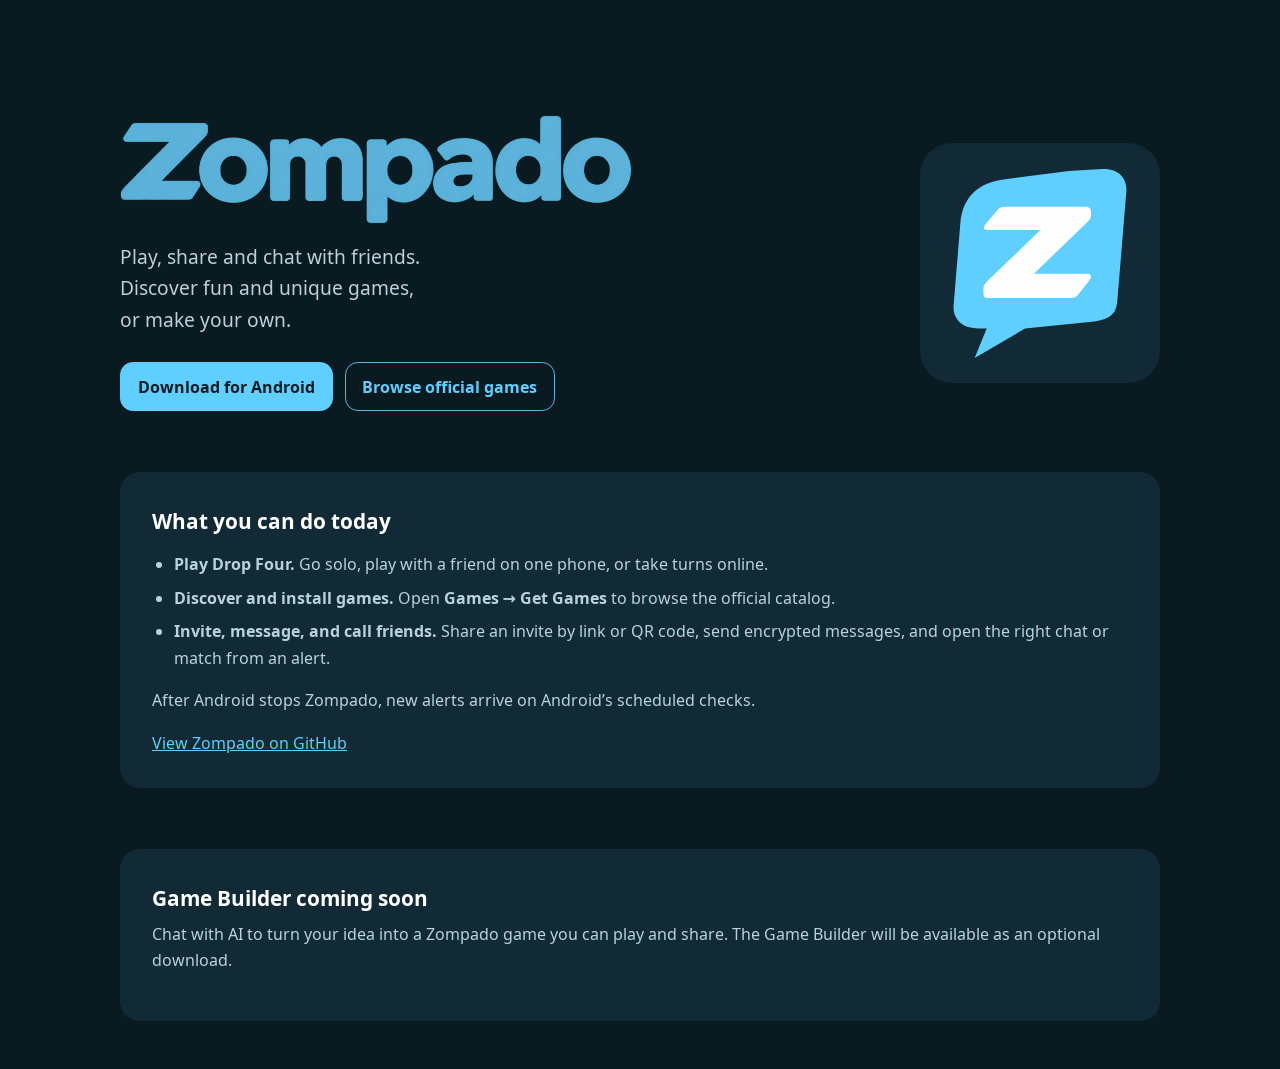
==== docs/index.html @ 749d3da7 "Update the download page and recovery guide for Zompado 0.5.9" ====
<!doctype html>
<html lang="en">
<head>
  <meta charset="utf-8">
  <meta name="viewport" content="width=device-width, initial-scale=1">
  <meta name="theme-color" content="#091a20">
  <title>Zompado for Android</title>
  <link rel="icon" href="brand/icon.svg" type="image/svg+xml">
  <style>
    @font-face{font-family:"Noto Sans";src:url(brand/NotoSans-Regular.woff) format("woff");font-weight:400;font-display:swap}
    @font-face{font-family:"Noto Sans";src:url(brand/NotoSans-Bold.woff) format("woff");font-weight:700;font-display:swap}
    :root{color-scheme:dark;--ink:#091a20;--panel:#122a35;--white:#fefefe;--blue:#5ecffe;--mark:#5cb3db;--muted:#b9d2db}
    *{box-sizing:border-box}
    body{margin:0;background:var(--ink);color:var(--white);font:1rem/1.65 "Noto Sans",system-ui,sans-serif}
    main{width:min(100% - 2.5rem,65rem);margin:auto;padding:clamp(3rem,9vw,7.2rem) 0 3rem}
    .intro{display:grid;grid-template-columns:minmax(0,1fr) minmax(9rem,15rem);align-items:center;gap:clamp(1.5rem,5vw,4rem)}
    h1{margin:0 0 1.05rem}
    .wordmark{display:block;width:min(100%,32rem);height:auto}
    .mark{display:block;width:100%;max-width:15rem;aspect-ratio:1;background:var(--panel);border-radius:2rem;padding:1.4rem;justify-self:end}
    p{margin:0 0 1rem;color:var(--muted)}
    .intro p{max-width:33rem;font-size:clamp(1.05rem,2.5vw,1.2rem)}
    a{color:var(--blue)}
    nav{display:flex;flex-wrap:wrap;gap:.75rem;margin-top:1.65rem}
    nav a{display:inline-block;padding:.65rem 1.05rem;border:1px solid var(--mark);border-radius:.8rem;text-decoration:none;font-weight:700}
    nav a:first-child{background:var(--blue);color:var(--ink);border-color:var(--blue)}
    section{padding:clamp(1.25rem,4vw,2rem);margin-top:clamp(2rem,5vw,3.8rem);border-radius:1.25rem;background:var(--panel)}
    h2{margin:0 0 .35rem;font-size:1.3rem}
    ul{margin:.8rem 0 1rem;padding-inline-start:1.35rem;color:var(--muted)}
    li+li{margin-top:.45rem}
    a:focus-visible{outline:3px solid var(--white);outline-offset:4px}
    @media(max-width:39rem){
      .intro{grid-template-columns:minmax(0,1fr)}
      .mark{display:none}
    }
  </style>
</head>
<body>
  <main>
    <div class="intro">
      <div>
        <h1><img class="wordmark" src="brand/wordmark.png" alt="Zompado"></h1>
        <p>Play, share and chat with friends.<br>
          Discover fun and unique games,<br>
          or make your own.</p>
        <nav aria-label="Downloads">
          <a href="https://github.com/JustTrySomthing/zompado/releases/latest">Download for Android</a>
          <a href="https://github.com/JustTrySomthing/zompado-games">Browse official games</a>
        </nav>
      </div>
      <img class="mark" src="brand/bubble.svg" alt="">
    </div>
    <section>
      <h2>What you can do today</h2>
      <ul>
        <li><strong>Play Drop Four.</strong> Go solo, play with a friend on one phone, or take turns online.</li>
        <li><strong>Discover and install games.</strong> Open <strong>Games → Get Games</strong> to browse the official catalog.</li>
        <li><strong>Invite, message, and call friends.</strong> Share an invite by link or QR code, send encrypted messages, and open the right chat or match from an alert.</li>
      </ul>
      <p>After Android stops Zompado, new alerts arrive on Android’s scheduled checks.</p>
      <a href="https://github.com/JustTrySomthing/zompado">View Zompado on GitHub</a>
    </section>
    <section>
      <h2>Game Builder coming soon</h2>
      <p>Chat with AI to turn your idea into a Zompado game you can play and share. The Game Builder will be available as an optional download.</p>
    </section>
  </main>
</body>
</html>
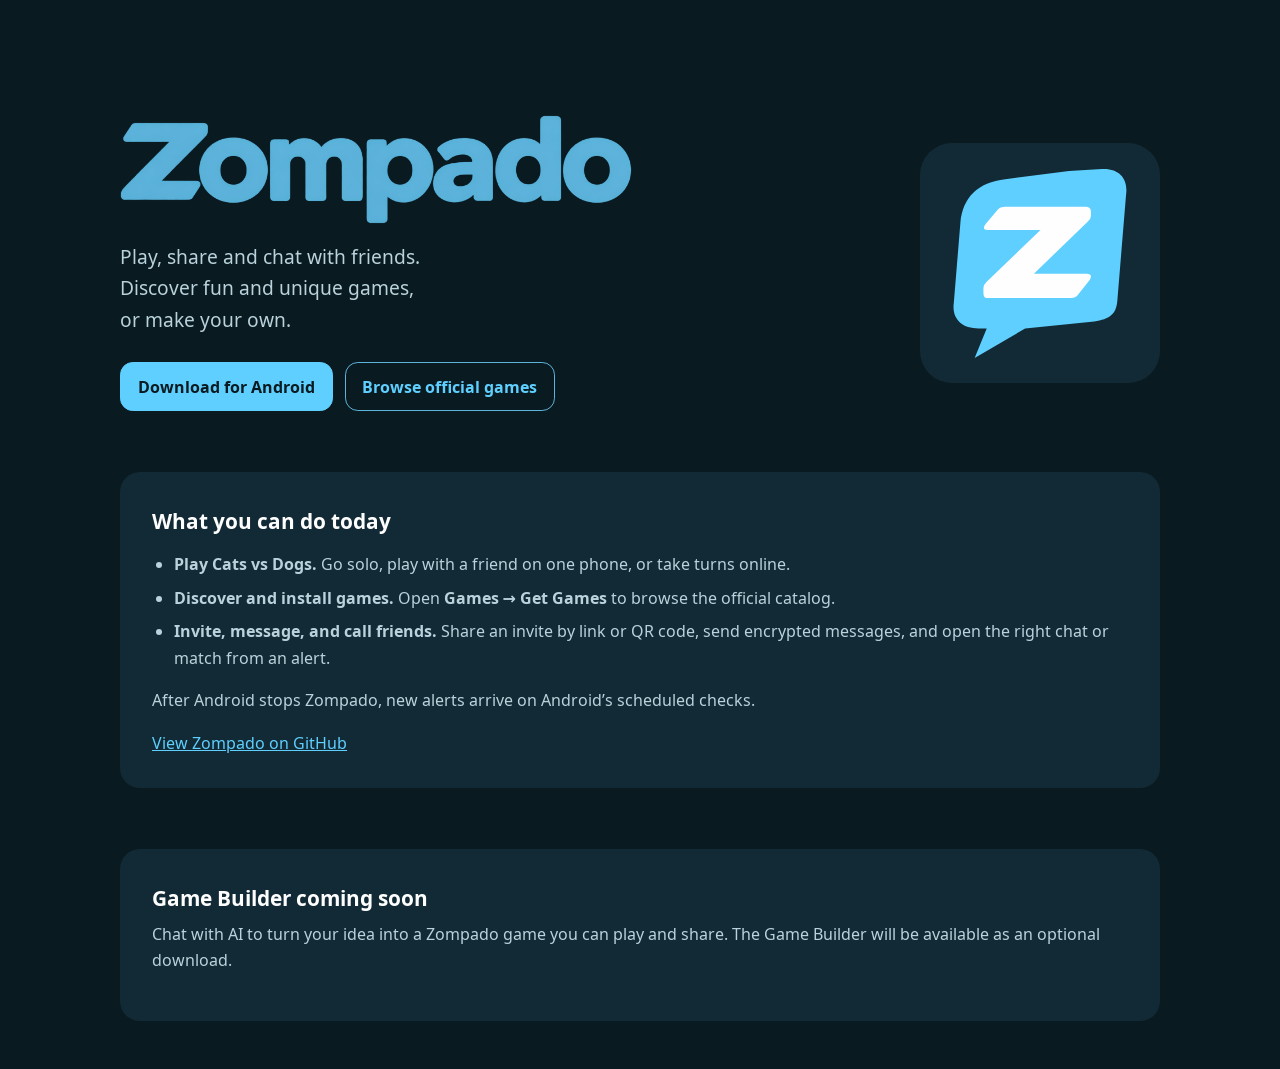
==== commit 96182847: "Fix Android invite QR scanning and publish Cats vs Dogs catalog art" ====
--- a/docs/index.html
+++ b/docs/index.html
@@ -52,7 +52,7 @@
     <section>
       <h2>What you can do today</h2>
       <ul>
-        <li><strong>Play Drop Four.</strong> Go solo, play with a friend on one phone, or take turns online.</li>
+        <li><strong>Play Cats vs Dogs.</strong> Go solo, play with a friend on one phone, or take turns online.</li>
         <li><strong>Discover and install games.</strong> Open <strong>Games → Get Games</strong> to browse the official catalog.</li>
         <li><strong>Invite, message, and call friends.</strong> Share an invite by link or QR code, send encrypted messages, and open the right chat or match from an alert.</li>
       </ul>
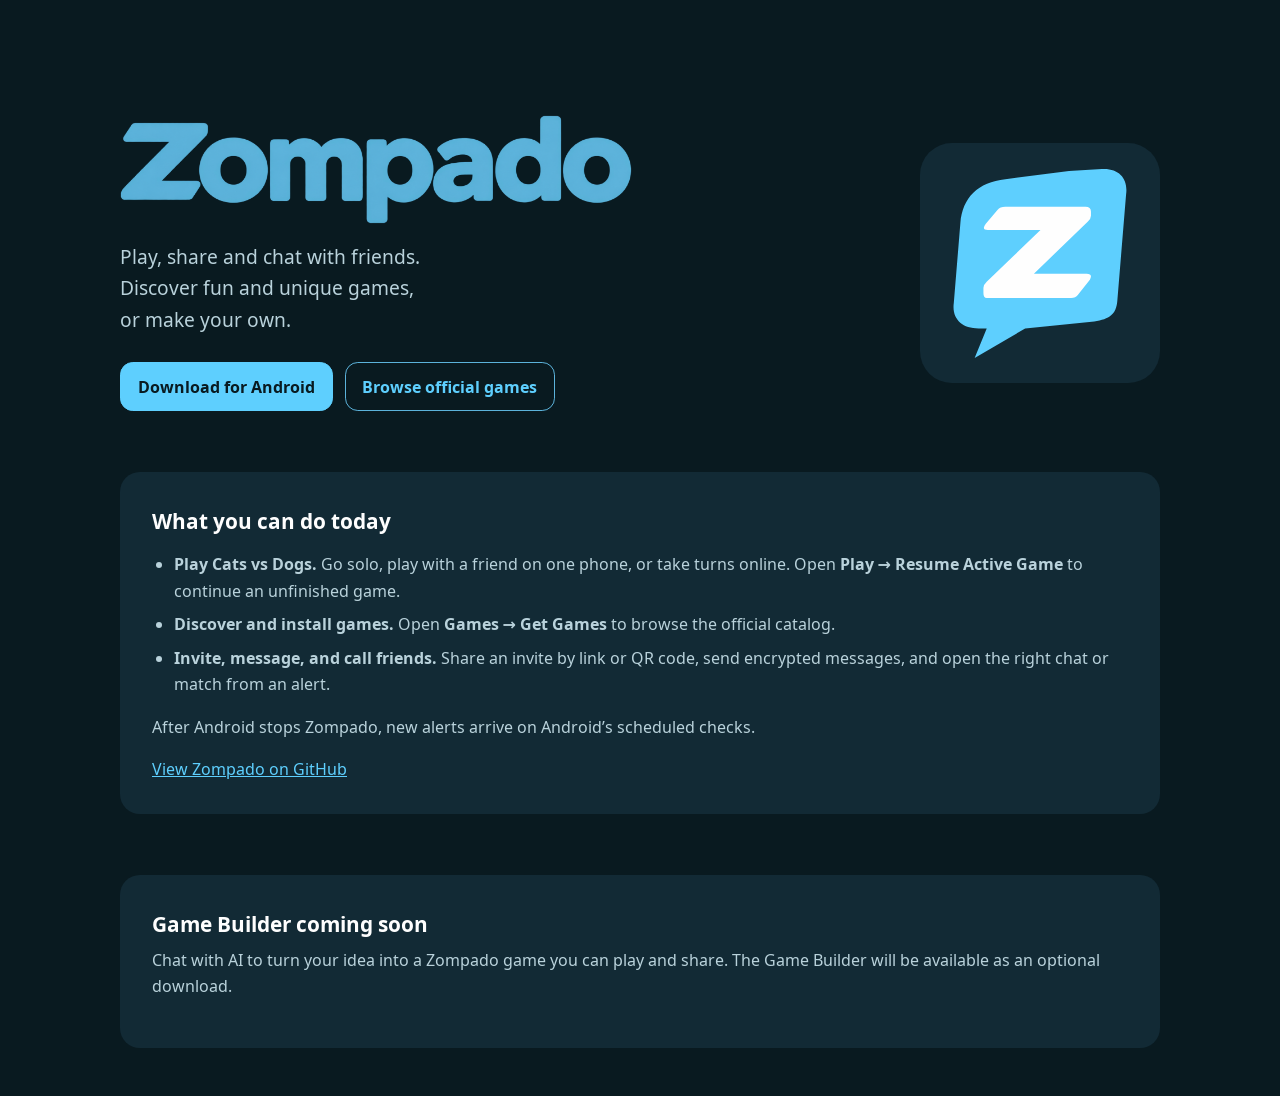
==== commit 9e3d26b5: "Document resuming a game on the download page" ====
--- a/docs/index.html
+++ b/docs/index.html
@@ -43,7 +43,7 @@
           Discover fun and unique games,<br>
           or make your own.</p>
         <nav aria-label="Downloads">
-          <a href="https://github.com/JustTrySomthing/zompado/releases/latest">Download for Android</a>
+          <a href="https://github.com/JustTrySomthing/zompado/releases/latest/download/Zompado-ARM64.apk">Download for Android</a>
           <a href="https://github.com/JustTrySomthing/zompado-games">Browse official games</a>
         </nav>
       </div>
@@ -52,7 +52,7 @@
     <section>
       <h2>What you can do today</h2>
       <ul>
-        <li><strong>Play Cats vs Dogs.</strong> Go solo, play with a friend on one phone, or take turns online.</li>
+        <li><strong>Play Cats vs Dogs.</strong> Go solo, play with a friend on one phone, or take turns online. Open <strong>Play → Resume Active Game</strong> to continue an unfinished game.</li>
         <li><strong>Discover and install games.</strong> Open <strong>Games → Get Games</strong> to browse the official catalog.</li>
         <li><strong>Invite, message, and call friends.</strong> Share an invite by link or QR code, send encrypted messages, and open the right chat or match from an alert.</li>
       </ul>
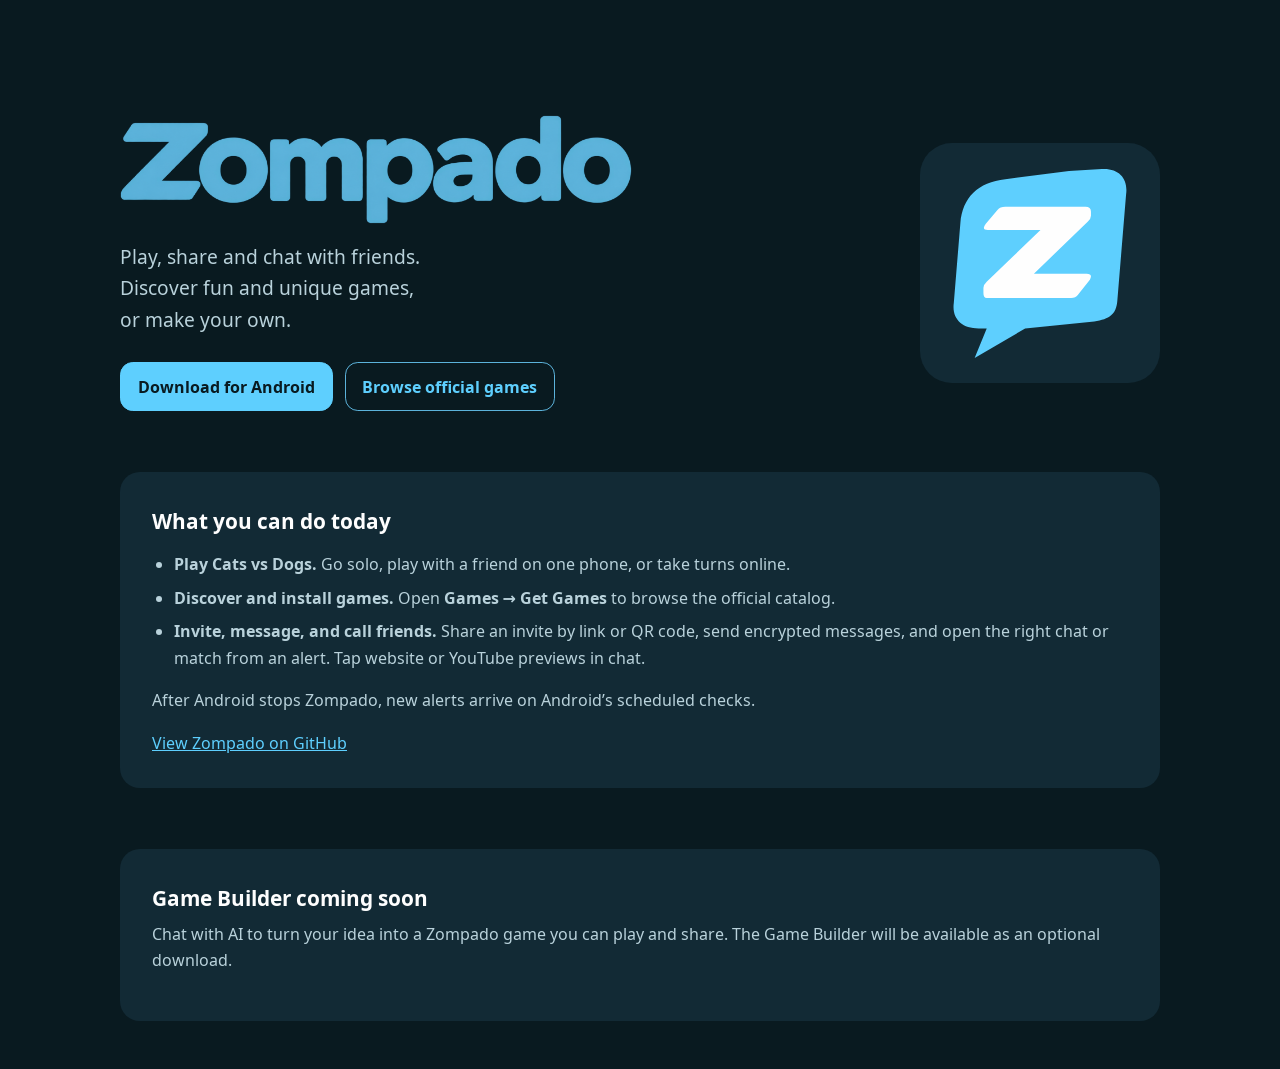
==== commit 30dbc046: "Simplify chat media bubbles and open bare website links" ====
--- a/docs/index.html
+++ b/docs/index.html
@@ -52,9 +52,9 @@
     <section>
       <h2>What you can do today</h2>
       <ul>
-        <li><strong>Play Cats vs Dogs.</strong> Go solo, play with a friend on one phone, or take turns online. Open <strong>Play → Resume Active Game</strong> to continue an unfinished game.</li>
+        <li><strong>Play Cats vs Dogs.</strong> Go solo, play with a friend on one phone, or take turns online.</li>
         <li><strong>Discover and install games.</strong> Open <strong>Games → Get Games</strong> to browse the official catalog.</li>
-        <li><strong>Invite, message, and call friends.</strong> Share an invite by link or QR code, send encrypted messages, and open the right chat or match from an alert.</li>
+        <li><strong>Invite, message, and call friends.</strong> Share an invite by link or QR code, send encrypted messages, and open the right chat or match from an alert. Tap website or YouTube previews in chat.</li>
       </ul>
       <p>After Android stops Zompado, new alerts arrive on Android’s scheduled checks.</p>
       <a href="https://github.com/JustTrySomthing/zompado">View Zompado on GitHub</a>
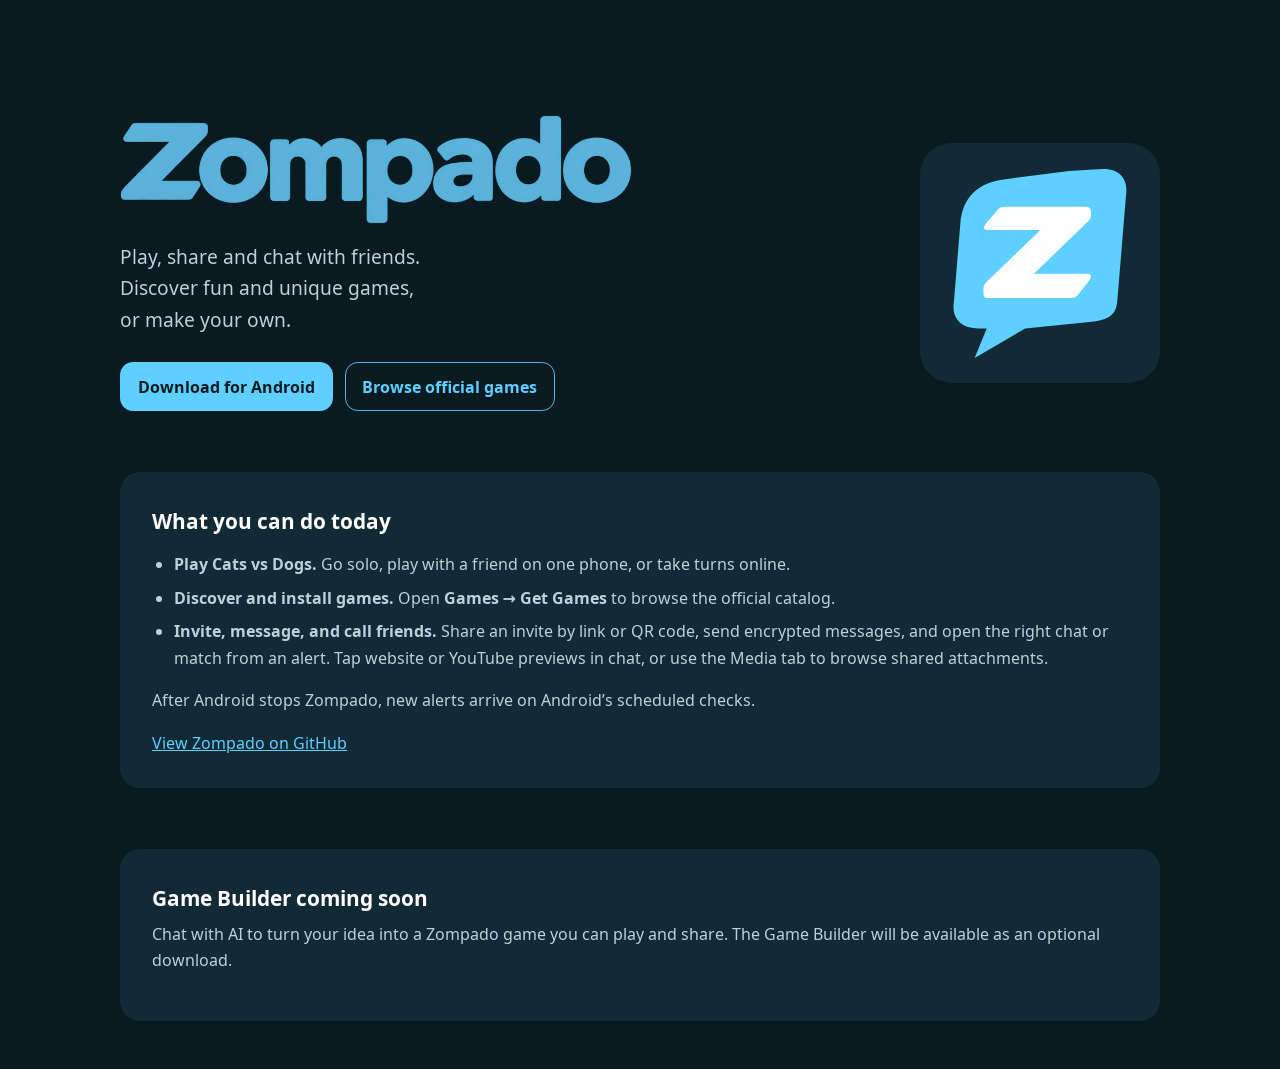
==== commit c075c1bd: "Add a media gallery to chat conversations" ====
--- a/docs/index.html
+++ b/docs/index.html
@@ -54,7 +54,7 @@
       <ul>
         <li><strong>Play Cats vs Dogs.</strong> Go solo, play with a friend on one phone, or take turns online.</li>
         <li><strong>Discover and install games.</strong> Open <strong>Games → Get Games</strong> to browse the official catalog.</li>
-        <li><strong>Invite, message, and call friends.</strong> Share an invite by link or QR code, send encrypted messages, and open the right chat or match from an alert. Tap website or YouTube previews in chat.</li>
+        <li><strong>Invite, message, and call friends.</strong> Share an invite by link or QR code, send encrypted messages, and open the right chat or match from an alert. Tap website or YouTube previews in chat, or use the Media tab to browse shared attachments.</li>
       </ul>
       <p>After Android stops Zompado, new alerts arrive on Android’s scheduled checks.</p>
       <a href="https://github.com/JustTrySomthing/zompado">View Zompado on GitHub</a>
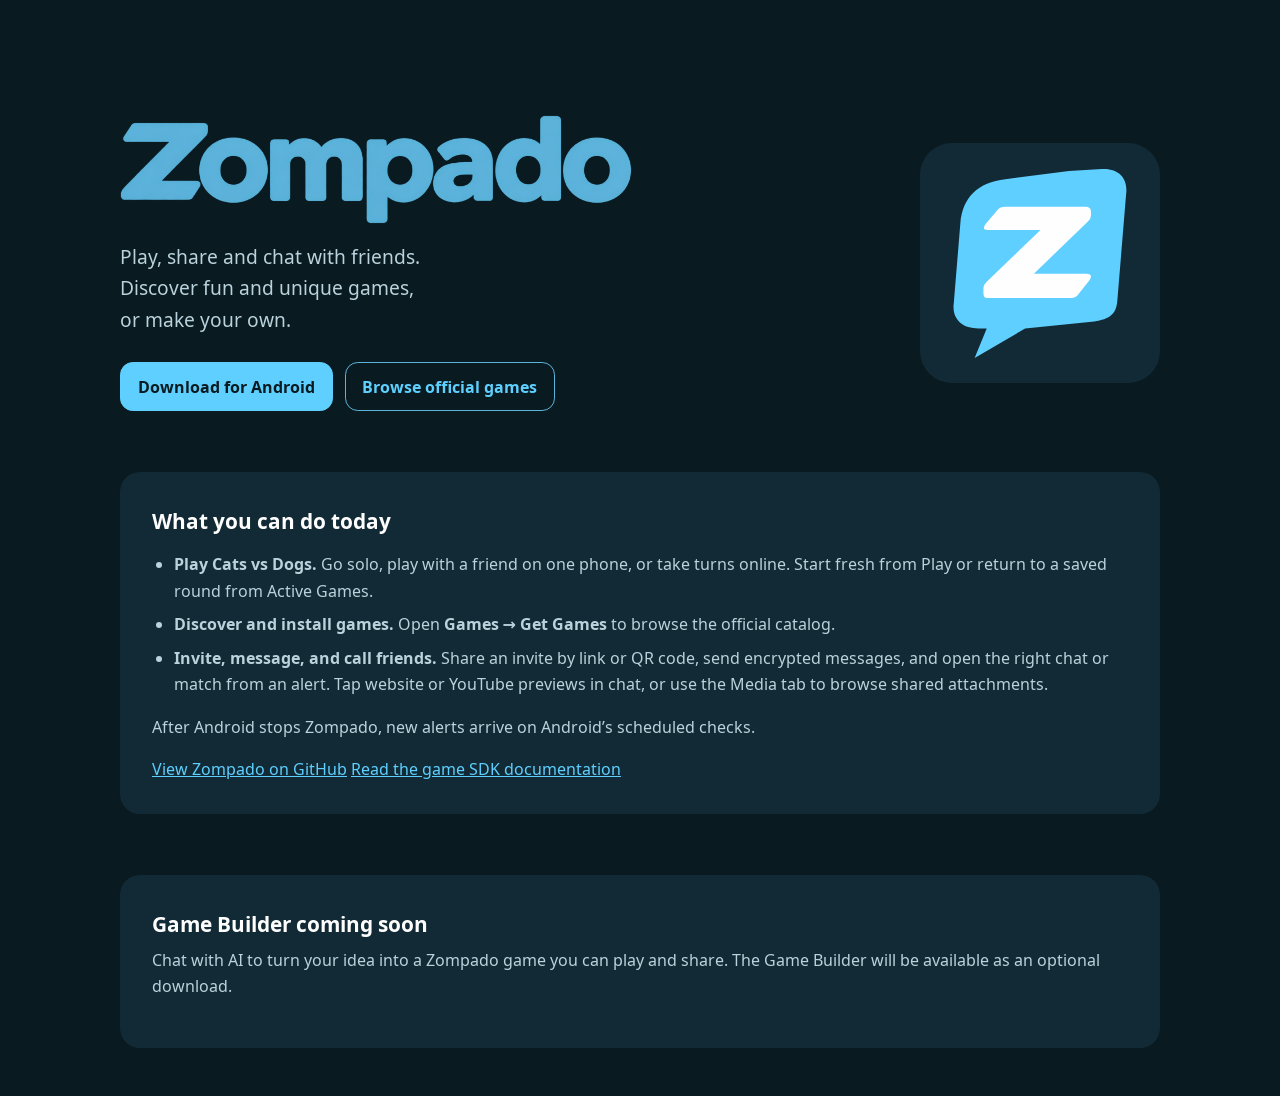
==== commit 5b1a0d02: "Separate new, resumed, and quit games" ====
--- a/docs/index.html
+++ b/docs/index.html
@@ -52,12 +52,13 @@
     <section>
       <h2>What you can do today</h2>
       <ul>
-        <li><strong>Play Cats vs Dogs.</strong> Go solo, play with a friend on one phone, or take turns online.</li>
+        <li><strong>Play Cats vs Dogs.</strong> Go solo, play with a friend on one phone, or take turns online. Start fresh from Play or return to a saved round from Active Games.</li>
         <li><strong>Discover and install games.</strong> Open <strong>Games → Get Games</strong> to browse the official catalog.</li>
         <li><strong>Invite, message, and call friends.</strong> Share an invite by link or QR code, send encrypted messages, and open the right chat or match from an alert. Tap website or YouTube previews in chat, or use the Media tab to browse shared attachments.</li>
       </ul>
       <p>After Android stops Zompado, new alerts arrive on Android’s scheduled checks.</p>
       <a href="https://github.com/JustTrySomthing/zompado">View Zompado on GitHub</a>
+      <a href="https://github.com/JustTrySomthing/zompado/tree/main/sdk">Read the game SDK documentation</a>
     </section>
     <section>
       <h2>Game Builder coming soon</h2>
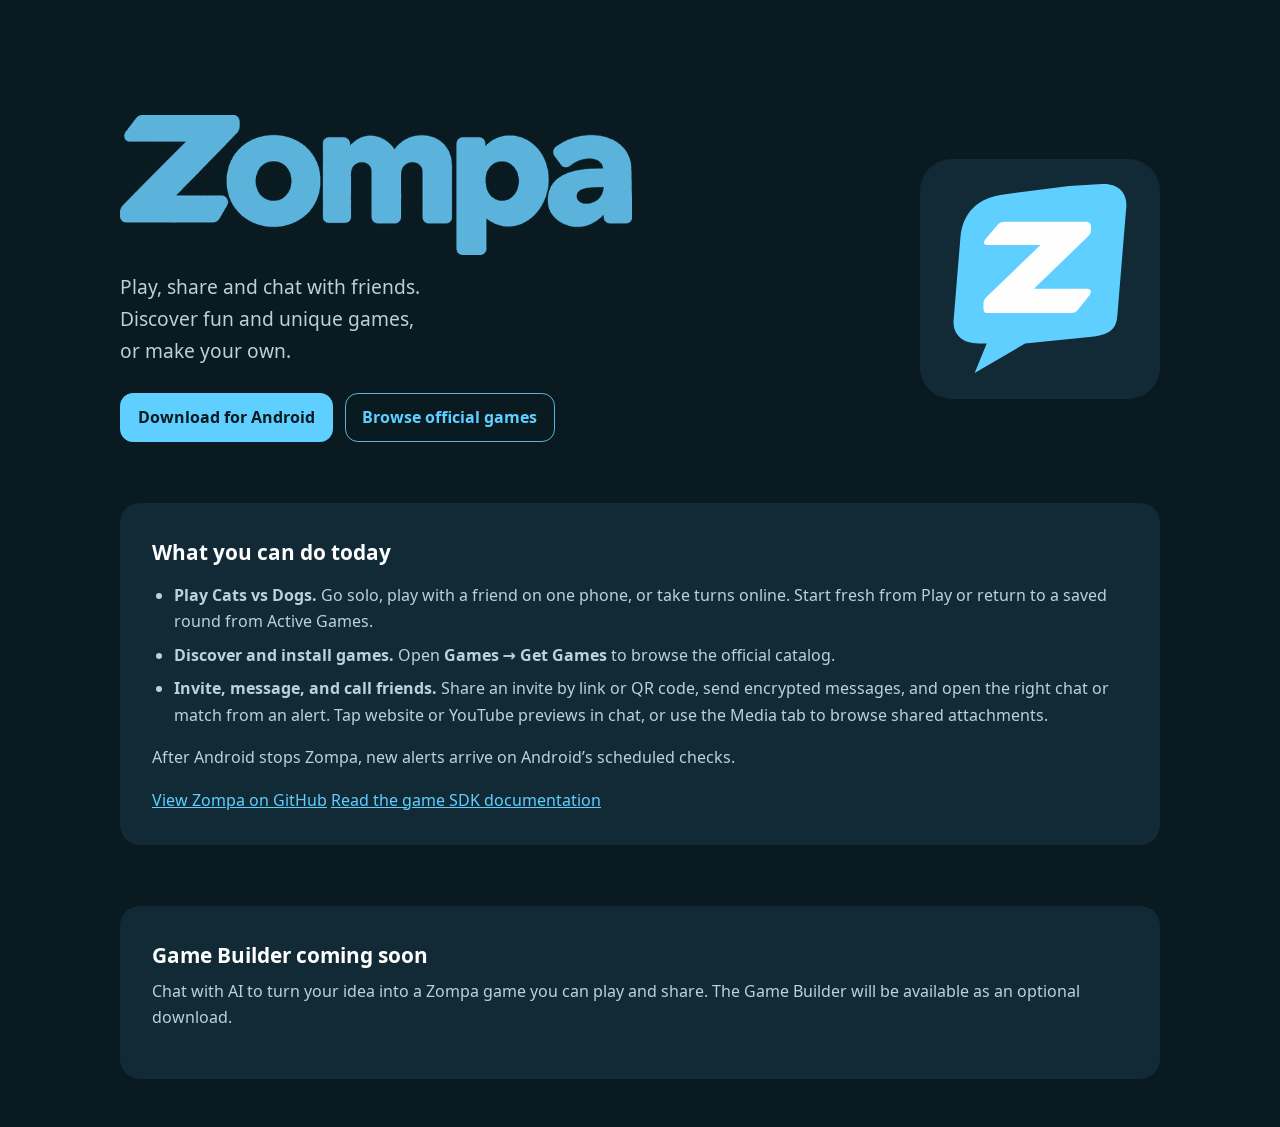
==== commit 14a33d2e: "Rebrand the Android app and SDK as Zompa" ====
--- a/docs/index.html
+++ b/docs/index.html
@@ -4,7 +4,7 @@
   <meta charset="utf-8">
   <meta name="viewport" content="width=device-width, initial-scale=1">
   <meta name="theme-color" content="#091a20">
-  <title>Zompado for Android</title>
+  <title>Zompa for Android</title>
   <link rel="icon" href="brand/icon.svg" type="image/svg+xml">
   <style>
     @font-face{font-family:"Noto Sans";src:url(brand/NotoSans-Regular.woff) format("woff");font-weight:400;font-display:swap}
@@ -38,13 +38,13 @@
   <main>
     <div class="intro">
       <div>
-        <h1><img class="wordmark" src="brand/wordmark.png" alt="Zompado"></h1>
+        <h1><img class="wordmark" src="brand/wordmark.png" alt="Zompa"></h1>
         <p>Play, share and chat with friends.<br>
           Discover fun and unique games,<br>
           or make your own.</p>
         <nav aria-label="Downloads">
-          <a href="https://github.com/JustTrySomthing/zompado/releases/latest/download/Zompado-ARM64.apk">Download for Android</a>
-          <a href="https://github.com/JustTrySomthing/zompado-games">Browse official games</a>
+          <a href="https://github.com/JustTrySomthing/zompa/releases/latest/download/Zompa-ARM64.apk">Download for Android</a>
+          <a href="https://github.com/JustTrySomthing/zompa-games">Browse official games</a>
         </nav>
       </div>
       <img class="mark" src="brand/bubble.svg" alt="">
@@ -56,13 +56,13 @@
         <li><strong>Discover and install games.</strong> Open <strong>Games → Get Games</strong> to browse the official catalog.</li>
         <li><strong>Invite, message, and call friends.</strong> Share an invite by link or QR code, send encrypted messages, and open the right chat or match from an alert. Tap website or YouTube previews in chat, or use the Media tab to browse shared attachments.</li>
       </ul>
-      <p>After Android stops Zompado, new alerts arrive on Android’s scheduled checks.</p>
-      <a href="https://github.com/JustTrySomthing/zompado">View Zompado on GitHub</a>
-      <a href="https://github.com/JustTrySomthing/zompado/tree/main/sdk">Read the game SDK documentation</a>
+      <p>After Android stops Zompa, new alerts arrive on Android’s scheduled checks.</p>
+      <a href="https://github.com/JustTrySomthing/zompa">View Zompa on GitHub</a>
+      <a href="https://github.com/JustTrySomthing/zompa/tree/main/sdk">Read the game SDK documentation</a>
     </section>
     <section>
       <h2>Game Builder coming soon</h2>
-      <p>Chat with AI to turn your idea into a Zompado game you can play and share. The Game Builder will be available as an optional download.</p>
+      <p>Chat with AI to turn your idea into a Zompa game you can play and share. The Game Builder will be available as an optional download.</p>
     </section>
   </main>
 </body>
